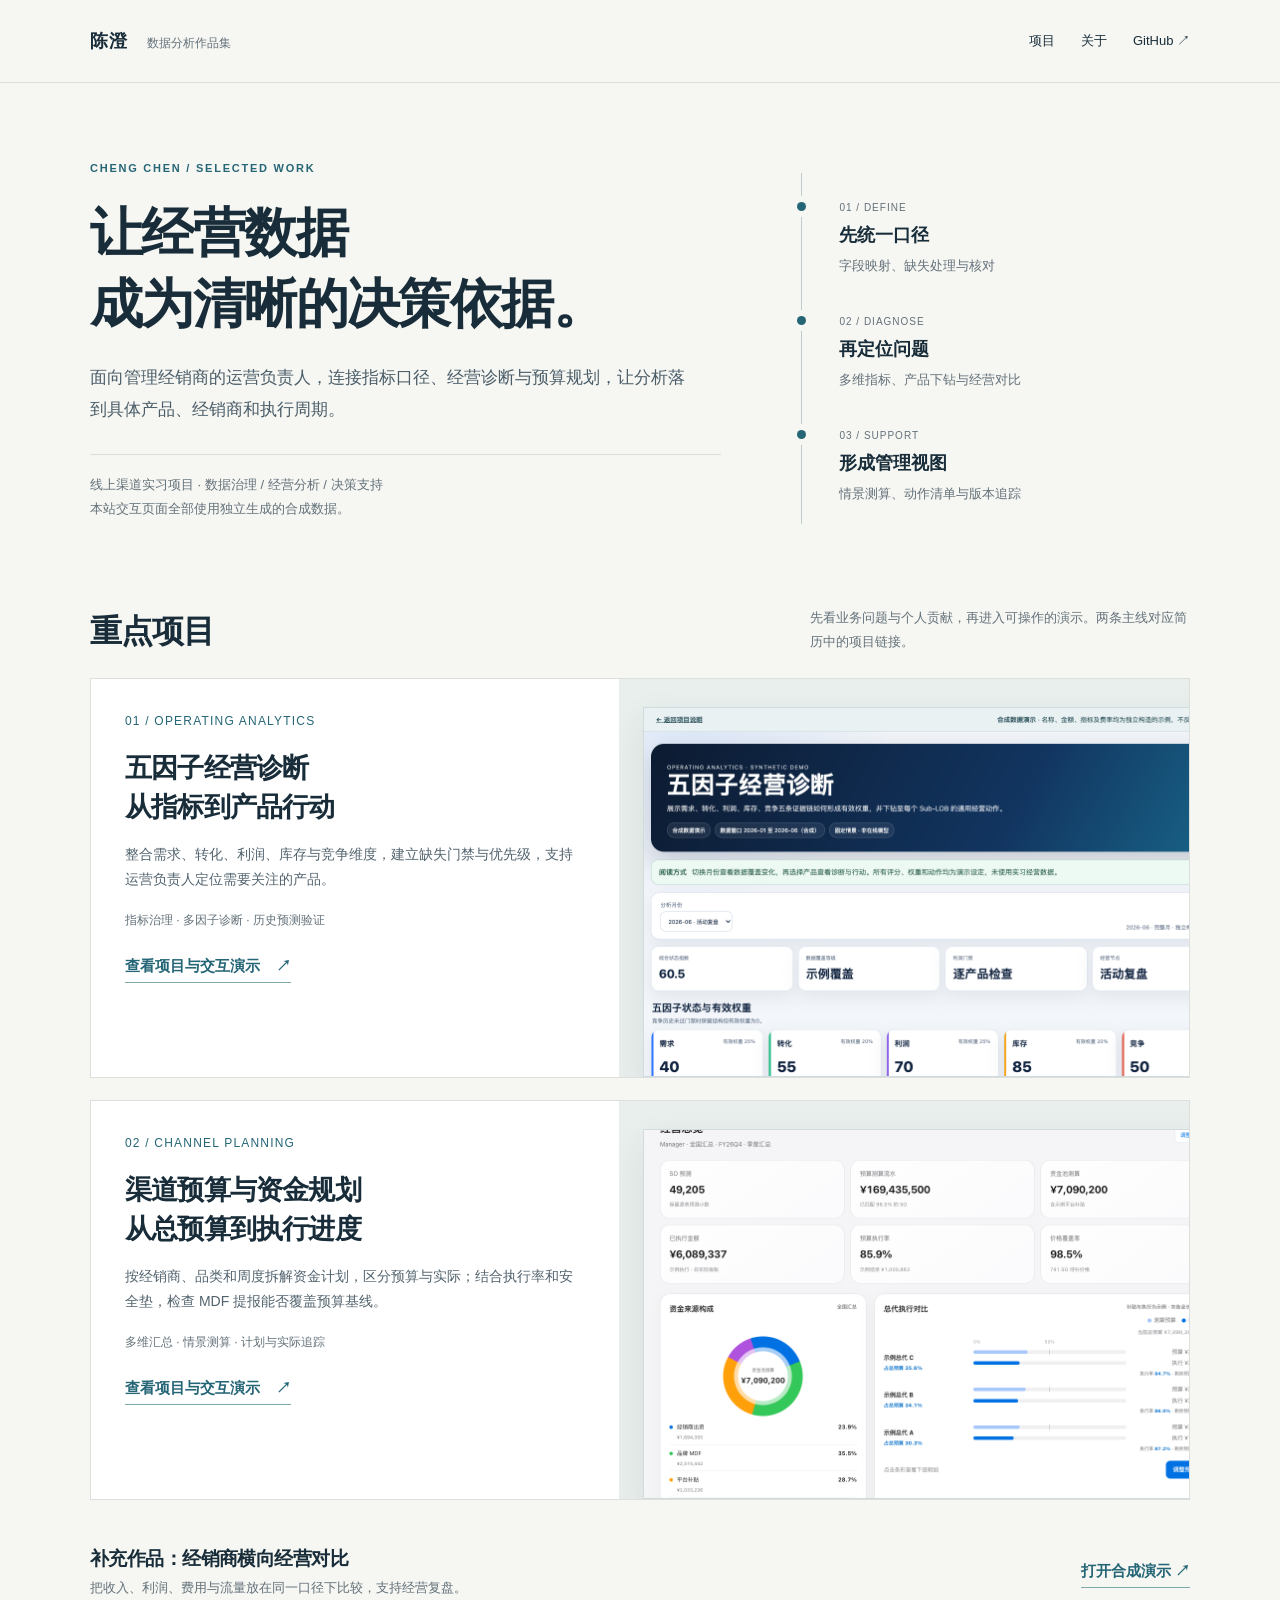
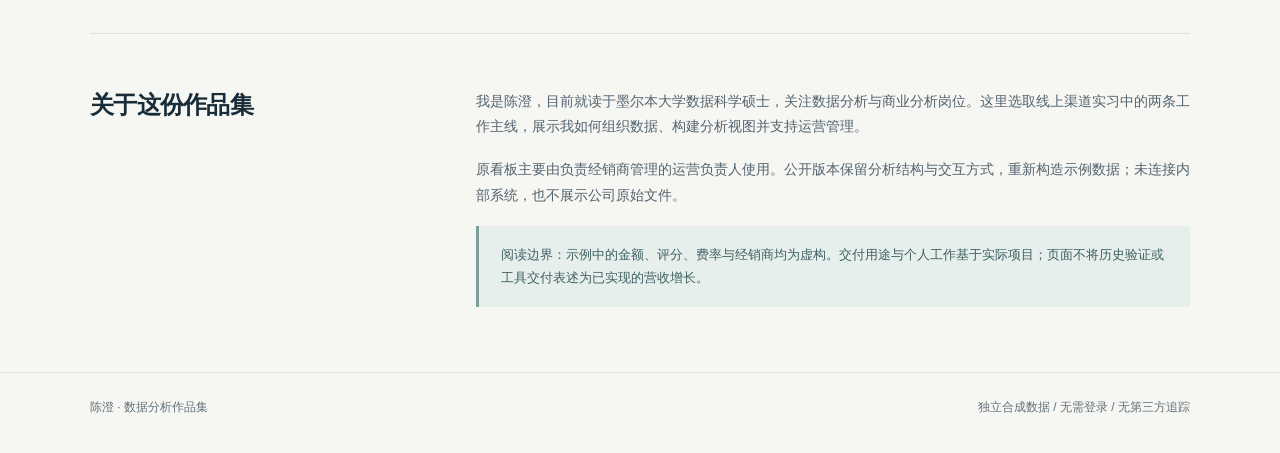
==== index.html @ 565898be "Publish synthetic data analysis portfolio" ====
<!doctype html>
<html lang="zh-CN"><head><meta charset="utf-8"><meta name="viewport" content="width=device-width,initial-scale=1"><title>陈澄 · 数据分析作品集</title><meta name="description" content="围绕经销商管理、经营诊断与预算规划的数据分析项目。提供独立合成数据交互演示。"><meta name="robots" content="noindex,nofollow"><link rel="icon" href="data:,"><link rel="stylesheet" href="assets/site.css"></head>
<body><a class="skip" href="#main">跳到主要内容</a><header class="site-header"><div class="wrap header-row"><a class="brand" href="index.html">陈澄 <small>数据分析作品集</small></a><nav class="nav" aria-label="主导航"><a href="#projects">项目</a><a href="#about">关于</a><a href="https://github.com/chengchenwork" target="_blank" rel="noopener noreferrer">GitHub ↗</a></nav></div></header>
<main id="main" class="wrap"><section class="hero"><div><p class="eyebrow">CHENG CHEN / SELECTED WORK</p><h1>让经营数据<br>成为清晰的决策依据。</h1><p class="lede">面向管理经销商的运营负责人，连接指标口径、经营诊断与预算规划，让分析落到具体产品、经销商和执行周期。</p><p class="hero-note">线上渠道实习项目 · 数据治理 / 经营分析 / 决策支持<br>本站交互页面全部使用独立生成的合成数据。</p></div><div class="route" aria-label="分析工作流程"><div class="route-item"><span>01 / DEFINE</span><b>先统一口径</b><p>字段映射、缺失处理与核对</p></div><div class="route-item"><span>02 / DIAGNOSE</span><b>再定位问题</b><p>多维指标、产品下钻与经营对比</p></div><div class="route-item"><span>03 / SUPPORT</span><b>形成管理视图</b><p>情景测算、动作清单与版本追踪</p></div></div></section>
<section id="projects"><div class="section-head"><h2>重点项目</h2><p>先看业务问题与个人贡献，再进入可操作的演示。两条主线对应简历中的项目链接。</p></div>
<article class="project"><div class="project-copy"><div class="project-number">01 / OPERATING ANALYTICS</div><h3>五因子经营诊断<br>从指标到产品行动</h3><p>整合需求、转化、利润、库存与竞争维度，建立缺失门禁与优先级，支持运营负责人定位需要关注的产品。</p><p class="context">指标治理 · 多因子诊断 · 历史预测验证</p><a class="link" href="quant.html">查看项目与交互演示 <span aria-hidden="true">↗</span></a></div><a class="project-media" href="quant.html" aria-label="查看五因子经营诊断项目"><img src="assets/quant-preview.png" alt="使用合成数据的五因子经营诊断看板，展示状态指数、权重及产品动作" width="1200" height="740"></a></article>
<article class="project"><div class="project-copy"><div class="project-number">02 / CHANNEL PLANNING</div><h3>渠道预算与资金规划<br>从总预算到执行进度</h3><p>按经销商、品类和周度拆解资金计划，区分预算与实际；结合执行率和安全垫，检查 MDF 提报能否覆盖预算基线。</p><p class="context">多维汇总 · 情景测算 · 计划与实际追踪</p><a class="link" href="budget.html">查看项目与交互演示 <span aria-hidden="true">↗</span></a></div><a class="project-media" href="budget.html" aria-label="查看渠道预算与资金规划项目"><img src="assets/fund-preview.png" alt="使用合成数据的经销商资金池看板，展示预算和执行状态" width="1200" height="740"></a></article>
<div class="supplement"><div><h3>补充作品：经销商横向经营对比</h3><p>把收入、利润、费用与流量放在同一口径下比较，支持经营复盘。</p></div><a class="link" href="demos/dealers.html">打开合成演示 ↗</a></div></section>
<section class="about" id="about"><h2>关于这份作品集</h2><div><p>我是陈澄，目前就读于墨尔本大学数据科学硕士，关注数据分析与商业分析岗位。这里选取线上渠道实习中的两条工作主线，展示我如何组织数据、构建分析视图并支持运营管理。</p><p>原看板主要由负责经销商管理的运营负责人使用。公开版本保留分析结构与交互方式，重新构造示例数据；未连接内部系统，也不展示公司原始文件。</p><div class="note">阅读边界：示例中的金额、评分、费率与经销商均为虚构。交付用途与个人工作基于实际项目；页面不将历史验证或工具交付表述为已实现的营收增长。</div></div></section></main>
<footer class="site-footer"><div class="wrap footer-row"><span>陈澄 · 数据分析作品集</span><span>独立合成数据 / 无需登录 / 无第三方追踪</span></div></footer></body></html>
---- assets/site.css ----
@charset "UTF-8";
:root{--paper:#f6f6f2;--white:#fff;--ink:#182d39;--muted:#63717a;--line:#dbe0dd;--accent:#256676;--soft:#e7efed;--max:1100px}
*{box-sizing:border-box}html{scroll-behavior:smooth}body{margin:0;background:var(--paper);color:var(--ink);font-family:-apple-system,BlinkMacSystemFont,"PingFang SC","Microsoft YaHei",sans-serif;font-size:15px;line-height:1.8}a{color:inherit;text-underline-offset:4px}button,input,select{font:inherit}a:focus-visible{outline:3px solid var(--accent);outline-offset:5px}::selection{background:#c7ded9}img{max-width:100%;display:block}h1,h2,h3,p{margin-top:0}h1,h2,h3{line-height:1.35;letter-spacing:-.03em}h1{font-size:clamp(32px,4.4vw,53px);font-weight:650;margin-bottom:22px}h2{font-size:clamp(23px,2.8vw,32px);font-weight:650}h3{font-size:19px}p{margin-bottom:18px}.wrap{width:min(var(--max),calc(100% - 64px));margin:auto}.site-header{border-bottom:1px solid var(--line);background:var(--paper)}.header-row{display:flex;justify-content:space-between;align-items:center;min-height:82px;gap:20px}.brand{font-size:18px;font-weight:700;text-decoration:none;letter-spacing:.03em}.brand small{font-size:12px;font-weight:400;margin-left:14px;color:var(--muted);letter-spacing:0}.nav{display:flex;gap:26px;align-items:center;font-size:13px}.nav a{text-decoration:none}.nav a:hover{text-decoration:underline}.hero{padding:76px 0 68px;display:grid;grid-template-columns:1.3fr .8fr;gap:80px;align-items:center}.eyebrow{font-size:11px;font-weight:650;color:var(--accent);letter-spacing:.16em;margin-bottom:18px}.lede{font-size:17px;color:#4a5d68;max-width:610px;line-height:1.9}.hero-note{font-size:13px;color:var(--muted);border-top:1px solid var(--line);padding-top:18px;margin-top:28px}.route{border-left:1px solid #becdcd;padding:5px 0 5px 25px}.route-item{position:relative;padding:14px 0 14px 12px}.route-item:before{content:"";position:absolute;left:-30px;top:24px;width:9px;height:9px;background:var(--accent);border-radius:50%;box-shadow:0 0 0 6px var(--paper)}.route-item span{font-size:10px;color:var(--muted);letter-spacing:.1em}.route-item b{display:block;font-size:18px;font-weight:600}.route-item p{font-size:13px;color:var(--muted);margin:3px 0 0}.section-head{display:flex;justify-content:space-between;gap:30px;align-items:end;margin-bottom:25px}.section-head h2{margin-bottom:0}.section-head p{font-size:13px;color:var(--muted);max-width:380px;margin:0}.project{display:grid;grid-template-columns:1fr 1.08fr;background:var(--white);border:1px solid var(--line);margin-bottom:22px;overflow:hidden}.project-copy{padding:32px 34px}.project-number{font-size:12px;letter-spacing:.1em;color:var(--accent);margin-bottom:16px}.project h3{font-size:27px;line-height:1.45;margin-bottom:15px}.project p{color:#52636e;font-size:14px}.project .context{font-size:12px;color:var(--muted);margin-bottom:20px}.project-media{min-height:290px;background:#e9efed;padding:28px 0 0 24px;overflow:hidden;display:flex;align-items:flex-start}.project-media img{width:720px;max-width:none;height:370px;object-fit:cover;object-position:top left;border:1px solid #d1dbdb;box-shadow:0 15px 35px #1b344518}.link{display:inline-flex;align-items:center;gap:16px;color:var(--accent);font-weight:650;text-decoration:none;border-bottom:1px solid #7faaa7;padding-bottom:3px}.link:hover{color:#142f39}.button{display:inline-block;background:var(--ink);color:#fff;padding:11px 20px;font-size:14px;text-decoration:none;border:1px solid var(--ink)}.button.secondary{background:transparent;color:var(--ink)}.actions{display:flex;flex-wrap:wrap;gap:12px;align-items:center;margin-top:26px}.supplement{padding:24px 0 34px;border-bottom:1px solid var(--line);display:flex;justify-content:space-between;gap:35px;align-items:center}.supplement h3{margin-bottom:4px}.supplement p{font-size:13px;color:var(--muted);margin:0}.about{padding:55px 0 65px;display:grid;grid-template-columns:.6fr 1.4fr;gap:80px}.about h2{font-size:24px}.about p{font-size:14px;color:#52636e}.note{background:var(--soft);border-left:3px solid #7c9e99;padding:17px 22px;font-size:13px;color:#3e6061}.site-footer{border-top:1px solid var(--line);padding:24px 0 35px;color:var(--muted);font-size:12px}.footer-row{display:flex;justify-content:space-between;gap:25px}.case-top{padding:54px 0 34px}.back{font-size:13px;color:var(--muted);text-decoration:none}.case-top h1{margin-top:26px;max-width:760px}.case-top .lede{max-width:810px}.case-meta{display:grid;grid-template-columns:repeat(3,1fr);border-top:1px solid var(--line);border-bottom:1px solid var(--line);margin-top:32px;padding:22px 0;gap:32px}.case-meta span{display:block;font-size:11px;color:var(--muted);margin-bottom:7px}.case-meta strong{font-weight:550;font-size:14px}.case-section{padding:38px 0;border-bottom:1px solid var(--line);display:grid;grid-template-columns:210px 1fr;gap:65px}.case-section h2{font-size:22px}.case-section p{font-size:15px;line-height:1.95}.steps{list-style:none;padding:0;margin:0;counter-reset:steps}.steps li{counter-increment:steps;position:relative;padding:0 0 22px 38px}.steps li:last-child{padding-bottom:0}.steps li:before{content:"0" counter(steps);position:absolute;left:0;top:0;font-size:12px;color:var(--accent)}.steps strong{display:block;font-size:16px;font-weight:650;margin-bottom:4px}.steps p{font-size:14px;color:#54636d;margin:0}.demo-block{margin:15px 0 32px;border:1px solid var(--line);background:#fff}.demo-block .demo-text{padding:25px 28px}.demo-block h3{margin:0 0 10px;font-size:22px}.demo-block p{font-size:14px;color:#54636d}.demo-block img{width:100%;max-height:380px;object-fit:cover;object-position:top;border-top:1px solid var(--line)}.inline-list{display:flex;flex-wrap:wrap;gap:8px 20px;padding:0;list-style:none;font-size:13px;color:var(--muted)}.boundary{font-size:13px!important;color:var(--muted)}.next{padding:38px 0 55px;display:flex;justify-content:space-between;align-items:center}.skip{position:absolute;left:20px;top:-100px;background:#fff;padding:10px;z-index:10}.skip:focus{top:10px}
@media(prefers-reduced-motion:reduce){html{scroll-behavior:auto}}
@media(max-width:800px){.wrap{width:calc(100% - 40px)}.hero{gap:30px;grid-template-columns:1fr;padding:45px 0}.route{display:none}.project{grid-template-columns:1fr}.project-media{min-height:225px;max-height:240px;padding:18px 0 0 18px}.project-media img{width:100%;height:auto}.case-section{grid-template-columns:1fr;gap:8px}.about{gap:15px;grid-template-columns:1fr}.case-meta{gap:18px}.brand small{display:none}.nav{gap:18px}.section-head{align-items:start;flex-direction:column;gap:10px}.supplement{align-items:start;flex-direction:column;gap:14px}}
@media(max-width:480px){.wrap{width:calc(100% - 32px)}.header-row{min-height:68px}.nav{font-size:12px;gap:16px}.project-copy{padding:25px 24px}.project h3{font-size:24px}.case-meta{grid-template-columns:1fr;gap:15px}.case-meta span{margin-bottom:1px}.case-top{padding-top:30px}.demo-block .demo-text{padding:20px}.footer-row{flex-direction:column;gap:5px}.next{gap:24px;align-items:start}.lede{font-size:16px}.hero-note{font-size:12px}}
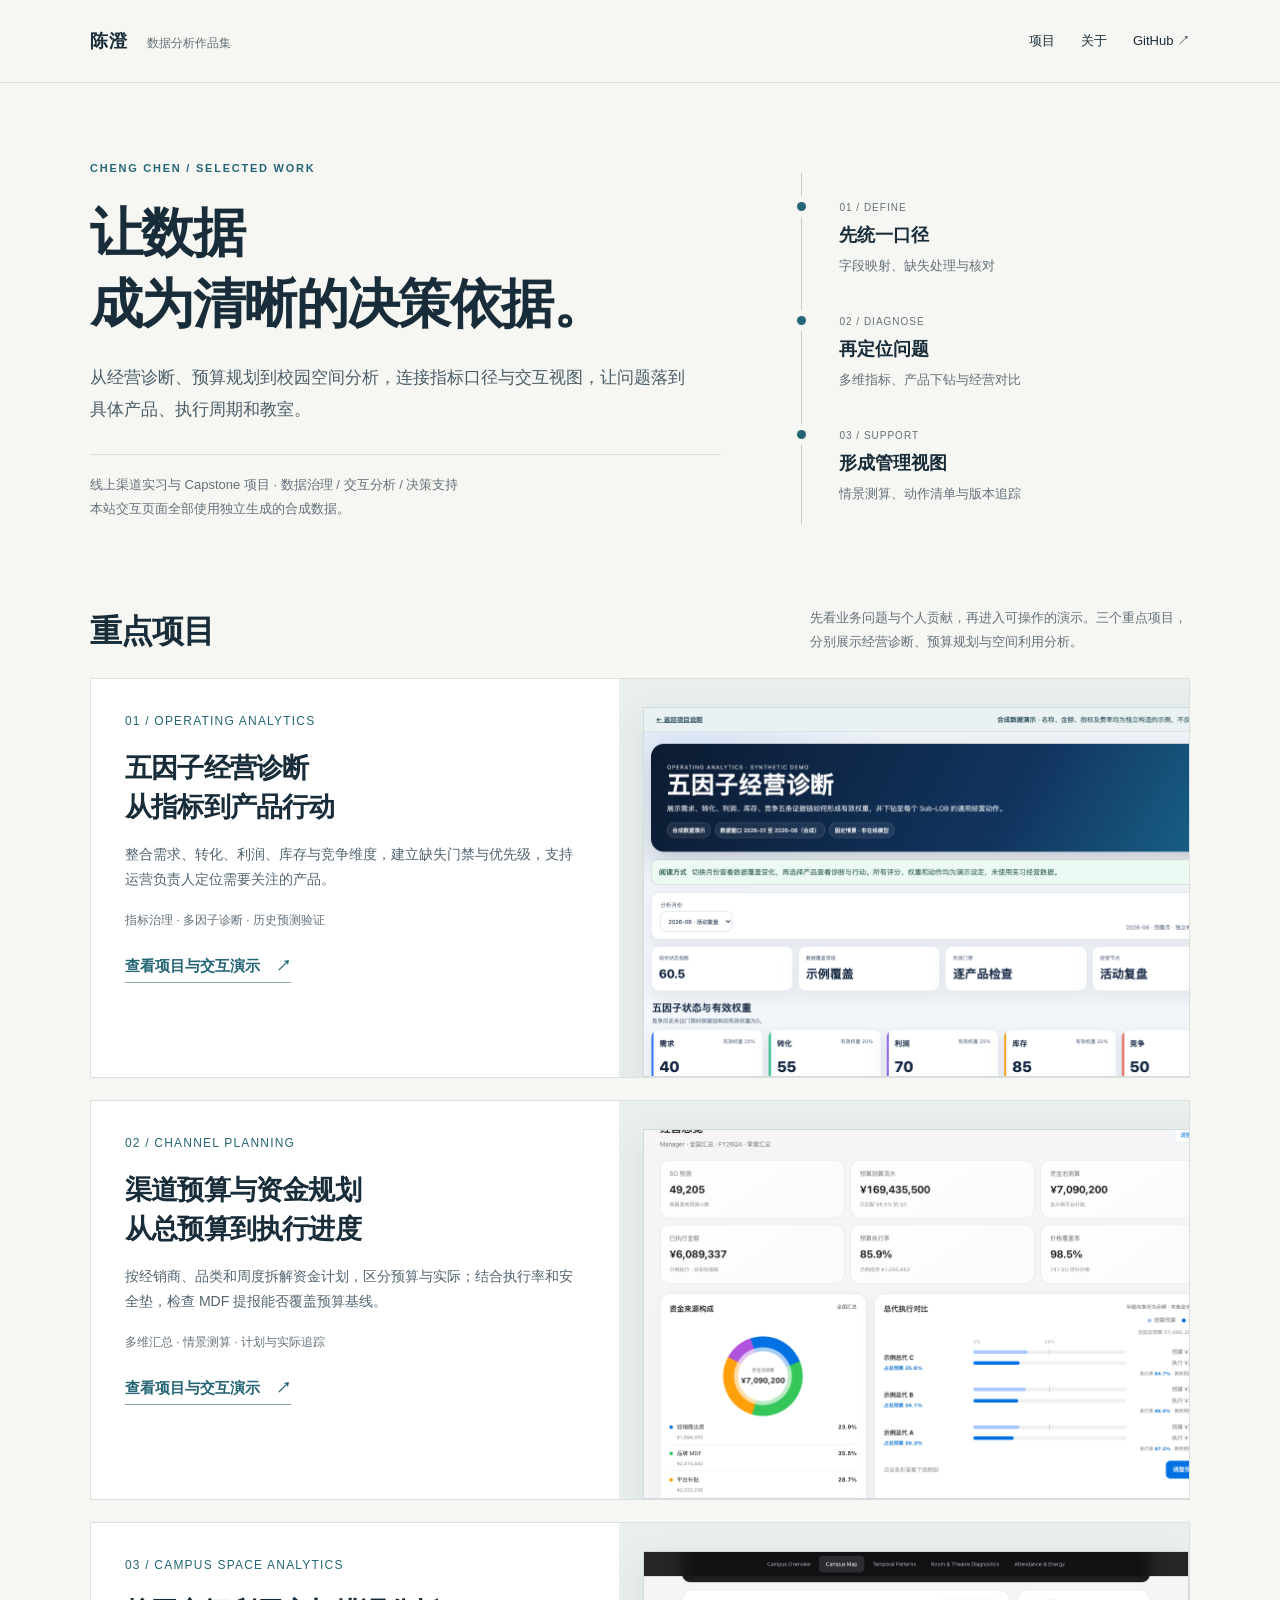
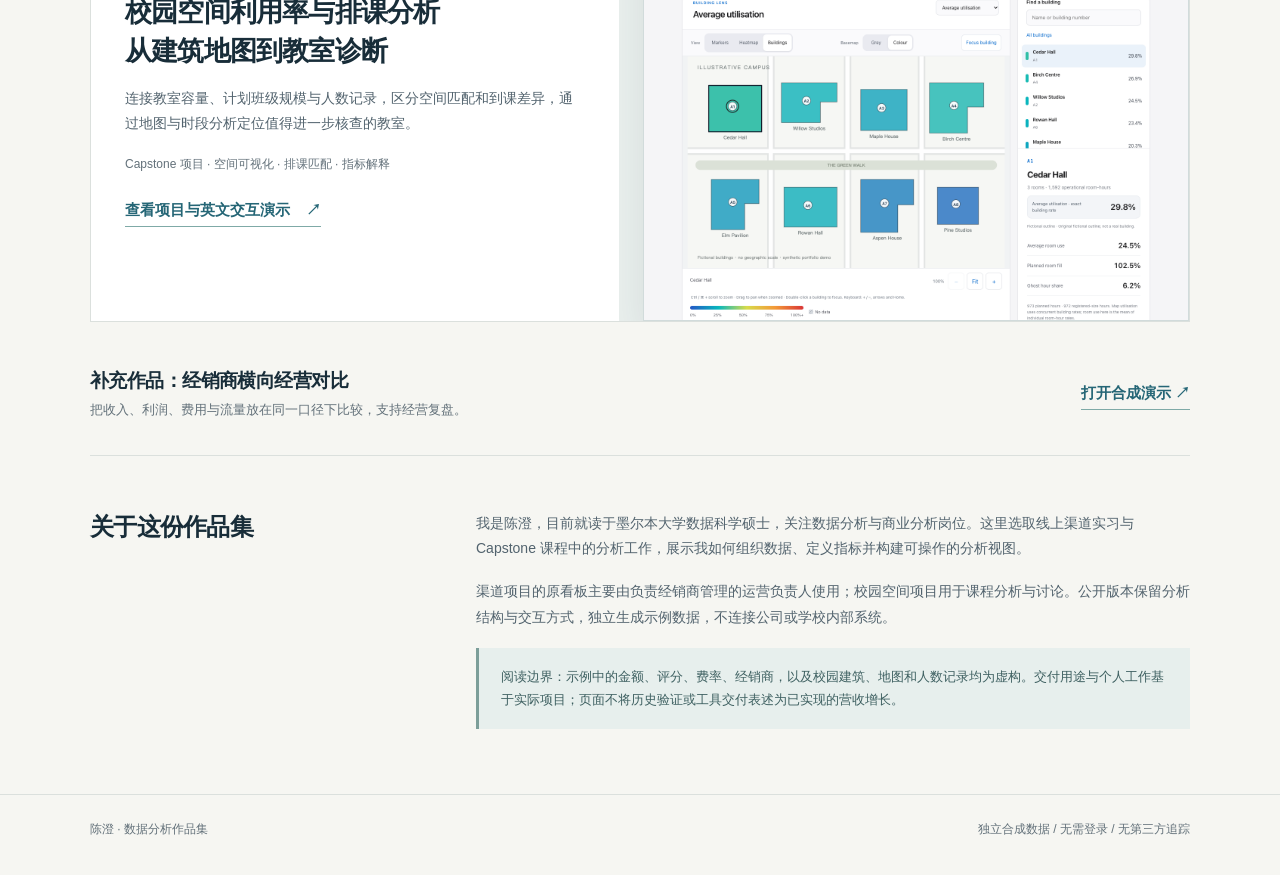
==== commit f2f2974d: "Add synthetic campus space analytics portfolio project" ====
--- a/index.html
+++ b/index.html
@@ -1,10 +1,11 @@
 <!doctype html>
-<html lang="zh-CN"><head><meta charset="utf-8"><meta name="viewport" content="width=device-width,initial-scale=1"><title>陈澄 · 数据分析作品集</title><meta name="description" content="围绕经销商管理、经营诊断与预算规划的数据分析项目。提供独立合成数据交互演示。"><meta name="robots" content="noindex,nofollow"><link rel="icon" href="data:,"><link rel="stylesheet" href="assets/site.css"></head>
+<html lang="zh-CN"><head><meta charset="utf-8"><meta name="viewport" content="width=device-width,initial-scale=1"><title>陈澄 · 数据分析作品集</title><meta name="description" content="围绕经营诊断、预算规划与校园空间利用的数据分析项目。提供独立合成数据交互演示。"><meta name="robots" content="noindex,nofollow"><link rel="icon" href="data:,"><link rel="stylesheet" href="assets/site.css"></head>
 <body><a class="skip" href="#main">跳到主要内容</a><header class="site-header"><div class="wrap header-row"><a class="brand" href="index.html">陈澄 <small>数据分析作品集</small></a><nav class="nav" aria-label="主导航"><a href="#projects">项目</a><a href="#about">关于</a><a href="https://github.com/chengchenwork" target="_blank" rel="noopener noreferrer">GitHub ↗</a></nav></div></header>
-<main id="main" class="wrap"><section class="hero"><div><p class="eyebrow">CHENG CHEN / SELECTED WORK</p><h1>让经营数据<br>成为清晰的决策依据。</h1><p class="lede">面向管理经销商的运营负责人，连接指标口径、经营诊断与预算规划，让分析落到具体产品、经销商和执行周期。</p><p class="hero-note">线上渠道实习项目 · 数据治理 / 经营分析 / 决策支持<br>本站交互页面全部使用独立生成的合成数据。</p></div><div class="route" aria-label="分析工作流程"><div class="route-item"><span>01 / DEFINE</span><b>先统一口径</b><p>字段映射、缺失处理与核对</p></div><div class="route-item"><span>02 / DIAGNOSE</span><b>再定位问题</b><p>多维指标、产品下钻与经营对比</p></div><div class="route-item"><span>03 / SUPPORT</span><b>形成管理视图</b><p>情景测算、动作清单与版本追踪</p></div></div></section>
-<section id="projects"><div class="section-head"><h2>重点项目</h2><p>先看业务问题与个人贡献，再进入可操作的演示。两条主线对应简历中的项目链接。</p></div>
+<main id="main" class="wrap"><section class="hero"><div><p class="eyebrow">CHENG CHEN / SELECTED WORK</p><h1>让数据<br>成为清晰的决策依据。</h1><p class="lede">从经营诊断、预算规划到校园空间分析，连接指标口径与交互视图，让问题落到具体产品、执行周期和教室。</p><p class="hero-note">线上渠道实习与 Capstone 项目 · 数据治理 / 交互分析 / 决策支持<br>本站交互页面全部使用独立生成的合成数据。</p></div><div class="route" aria-label="分析工作流程"><div class="route-item"><span>01 / DEFINE</span><b>先统一口径</b><p>字段映射、缺失处理与核对</p></div><div class="route-item"><span>02 / DIAGNOSE</span><b>再定位问题</b><p>多维指标、产品下钻与经营对比</p></div><div class="route-item"><span>03 / SUPPORT</span><b>形成管理视图</b><p>情景测算、动作清单与版本追踪</p></div></div></section>
+<section id="projects"><div class="section-head"><h2>重点项目</h2><p>先看业务问题与个人贡献，再进入可操作的演示。三个重点项目，分别展示经营诊断、预算规划与空间利用分析。</p></div>
 <article class="project"><div class="project-copy"><div class="project-number">01 / OPERATING ANALYTICS</div><h3>五因子经营诊断<br>从指标到产品行动</h3><p>整合需求、转化、利润、库存与竞争维度，建立缺失门禁与优先级，支持运营负责人定位需要关注的产品。</p><p class="context">指标治理 · 多因子诊断 · 历史预测验证</p><a class="link" href="quant.html">查看项目与交互演示 <span aria-hidden="true">↗</span></a></div><a class="project-media" href="quant.html" aria-label="查看五因子经营诊断项目"><img src="assets/quant-preview.png" alt="使用合成数据的五因子经营诊断看板，展示状态指数、权重及产品动作" width="1200" height="740"></a></article>
 <article class="project"><div class="project-copy"><div class="project-number">02 / CHANNEL PLANNING</div><h3>渠道预算与资金规划<br>从总预算到执行进度</h3><p>按经销商、品类和周度拆解资金计划，区分预算与实际；结合执行率和安全垫，检查 MDF 提报能否覆盖预算基线。</p><p class="context">多维汇总 · 情景测算 · 计划与实际追踪</p><a class="link" href="budget.html">查看项目与交互演示 <span aria-hidden="true">↗</span></a></div><a class="project-media" href="budget.html" aria-label="查看渠道预算与资金规划项目"><img src="assets/fund-preview.png" alt="使用合成数据的经销商资金池看板，展示预算和执行状态" width="1200" height="740"></a></article>
+<article class="project"><div class="project-copy"><div class="project-number">03 / CAMPUS SPACE ANALYTICS</div><h3>校园空间利用率与排课分析<br>从建筑地图到教室诊断</h3><p>连接教室容量、计划班级规模与人数记录，区分空间匹配和到课差异，通过地图与时段分析定位值得进一步核查的教室。</p><p class="context">Capstone 项目 · 空间可视化 · 排课匹配 · 指标解释</p><a class="link" href="campus.html">查看项目与英文交互演示 <span aria-hidden="true">↗</span></a></div><a class="project-media" href="campus.html" aria-label="查看校园空间利用率与排课分析项目"><img src="assets/campus-preview.png" alt="使用独立合成数据和虚构校园地图的 Campus Space Pulse 交互看板" width="1440" height="1000" loading="lazy"></a></article>
 <div class="supplement"><div><h3>补充作品：经销商横向经营对比</h3><p>把收入、利润、费用与流量放在同一口径下比较，支持经营复盘。</p></div><a class="link" href="demos/dealers.html">打开合成演示 ↗</a></div></section>
-<section class="about" id="about"><h2>关于这份作品集</h2><div><p>我是陈澄，目前就读于墨尔本大学数据科学硕士，关注数据分析与商业分析岗位。这里选取线上渠道实习中的两条工作主线，展示我如何组织数据、构建分析视图并支持运营管理。</p><p>原看板主要由负责经销商管理的运营负责人使用。公开版本保留分析结构与交互方式，重新构造示例数据；未连接内部系统，也不展示公司原始文件。</p><div class="note">阅读边界：示例中的金额、评分、费率与经销商均为虚构。交付用途与个人工作基于实际项目；页面不将历史验证或工具交付表述为已实现的营收增长。</div></div></section></main>
+<section class="about" id="about"><h2>关于这份作品集</h2><div><p>我是陈澄，目前就读于墨尔本大学数据科学硕士，关注数据分析与商业分析岗位。这里选取线上渠道实习与 Capstone 课程中的分析工作，展示我如何组织数据、定义指标并构建可操作的分析视图。</p><p>渠道项目的原看板主要由负责经销商管理的运营负责人使用；校园空间项目用于课程分析与讨论。公开版本保留分析结构与交互方式，独立生成示例数据，不连接公司或学校内部系统。</p><div class="note">阅读边界：示例中的金额、评分、费率、经销商，以及校园建筑、地图和人数记录均为虚构。交付用途与个人工作基于实际项目；页面不将历史验证或工具交付表述为已实现的营收增长。</div></div></section></main>
 <footer class="site-footer"><div class="wrap footer-row"><span>陈澄 · 数据分析作品集</span><span>独立合成数据 / 无需登录 / 无第三方追踪</span></div></footer></body></html>
